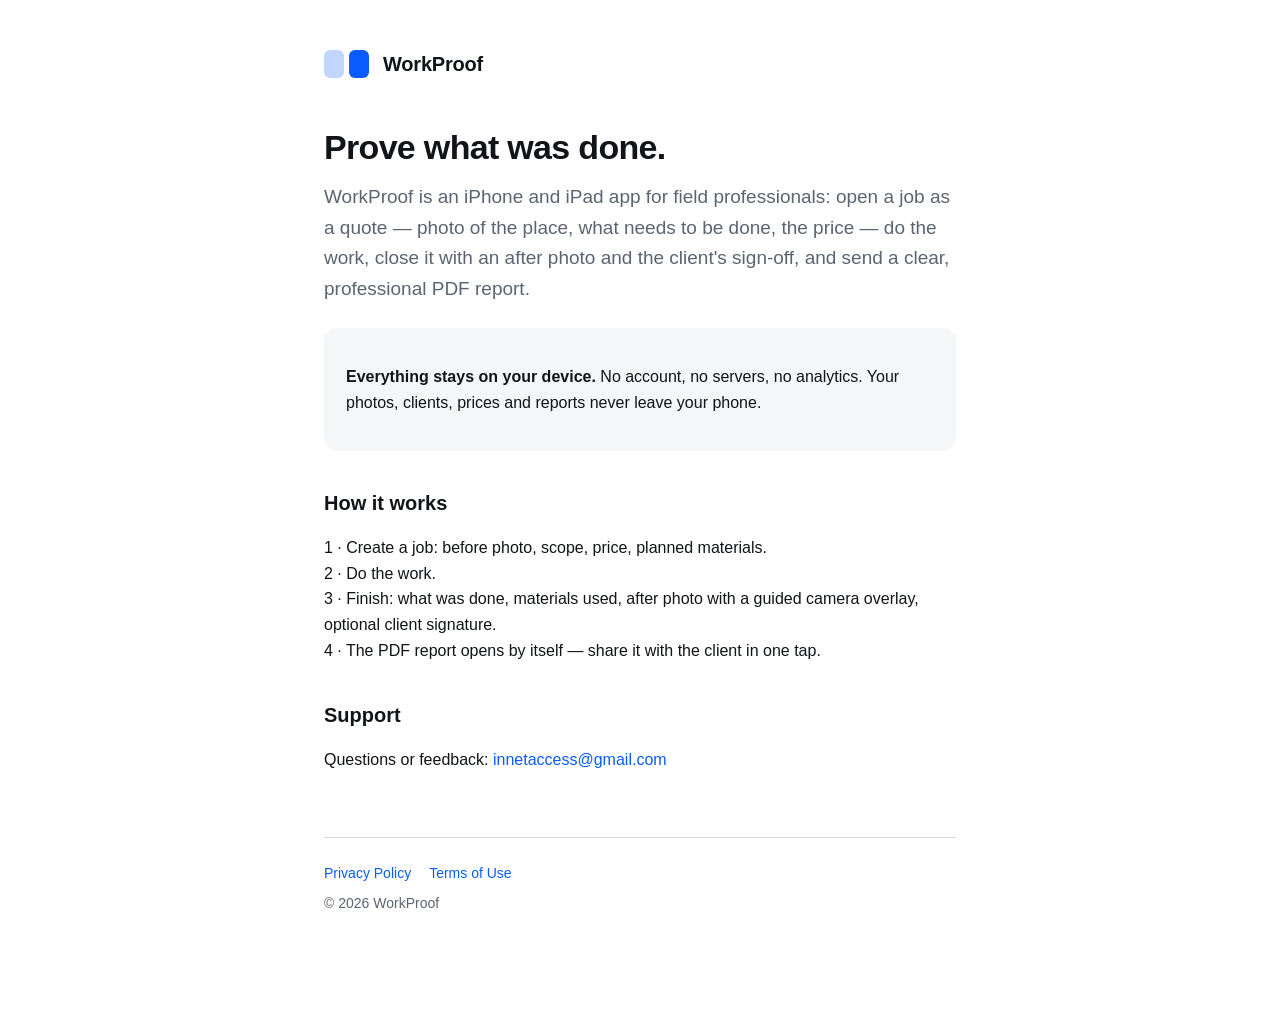
==== index.html @ 20dca879 "WorkProof site: landing, privacy policy, terms of use" ====
<!doctype html>
<html lang="en">
<head>
  <meta charset="utf-8">
  <meta name="viewport" content="width=device-width, initial-scale=1">
  <title>WorkProof — Prove what was done</title>
  <meta name="description" content="WorkProof documents field jobs with before-and-after evidence and delivers a professional PDF report. Local-first, no accounts.">
  <link rel="stylesheet" href="style.css">
</head>
<body>
<main>
  <header class="site">
    <div class="mark" aria-hidden="true"><span></span><span></span></div>
    <strong>WorkProof</strong>
  </header>

  <h1>Prove what was done.</h1>
  <p class="lede">WorkProof is an iPhone and iPad app for field professionals: open a job as a quote — photo of the place, what needs to be done, the price — do the work, close it with an after photo and the client's sign-off, and send a clear, professional PDF report.</p>

  <div class="card">
    <p><strong>Everything stays on your device.</strong> No account, no servers, no analytics. Your photos, clients, prices and reports never leave your phone.</p>
  </div>

  <h2>How it works</h2>
  <p>1&nbsp;·&nbsp;Create a job: before photo, scope, price, planned materials.<br>
     2&nbsp;·&nbsp;Do the work.<br>
     3&nbsp;·&nbsp;Finish: what was done, materials used, after photo with a guided camera overlay, optional client signature.<br>
     4&nbsp;·&nbsp;The PDF report opens by itself — share it with the client in one tap.</p>

  <h2>Support</h2>
  <p>Questions or feedback: <a href="mailto:innetaccess@gmail.com">innetaccess@gmail.com</a></p>

  <footer>
    <nav class="legal">
      <a href="privacy.html">Privacy Policy</a>
      <a href="terms.html">Terms of Use</a>
    </nav>
    © 2026 WorkProof
  </footer>
</main>
</body>
</html>
---- style.css ----
:root {
  --accent: #0a5cff;
  --ink: #111418;
  --muted: #5b6470;
  --bg: #ffffff;
  --card: #f4f6f8;
}
@media (prefers-color-scheme: dark) {
  :root {
    --ink: #f2f4f7;
    --muted: #9aa4b2;
    --bg: #0d1117;
    --card: #161c24;
  }
}
* { box-sizing: border-box; }
body {
  margin: 0;
  font-family: -apple-system, BlinkMacSystemFont, "Segoe UI", Roboto, sans-serif;
  color: var(--ink);
  background: var(--bg);
  line-height: 1.6;
}
main {
  max-width: 680px;
  margin: 0 auto;
  padding: 48px 24px 96px;
}
header.site {
  display: flex;
  align-items: center;
  gap: 14px;
  margin-bottom: 40px;
}
header.site .mark {
  display: flex;
  gap: 5px;
}
header.site .mark span {
  width: 20px;
  height: 28px;
  border-radius: 6px;
  background: color-mix(in srgb, var(--accent) 25%, transparent);
}
header.site .mark span:last-child {
  background: var(--accent);
  position: relative;
}
header.site strong { font-size: 20px; letter-spacing: -0.01em; }
h1 { font-size: 34px; letter-spacing: -0.02em; margin: 0 0 8px; }
h2 { font-size: 20px; margin: 36px 0 8px; }
p.lede { font-size: 19px; color: var(--muted); margin-top: 0; }
p, li { color: var(--ink); }
.muted { color: var(--muted); }
a { color: var(--accent); text-decoration: none; }
a:hover { text-decoration: underline; }
.card {
  background: var(--card);
  border-radius: 14px;
  padding: 20px 22px;
  margin: 24px 0;
}
footer {
  margin-top: 64px;
  padding-top: 24px;
  border-top: 1px solid color-mix(in srgb, var(--muted) 25%, transparent);
  font-size: 14px;
  color: var(--muted);
}
nav.legal { display: flex; gap: 18px; margin-bottom: 8px; }
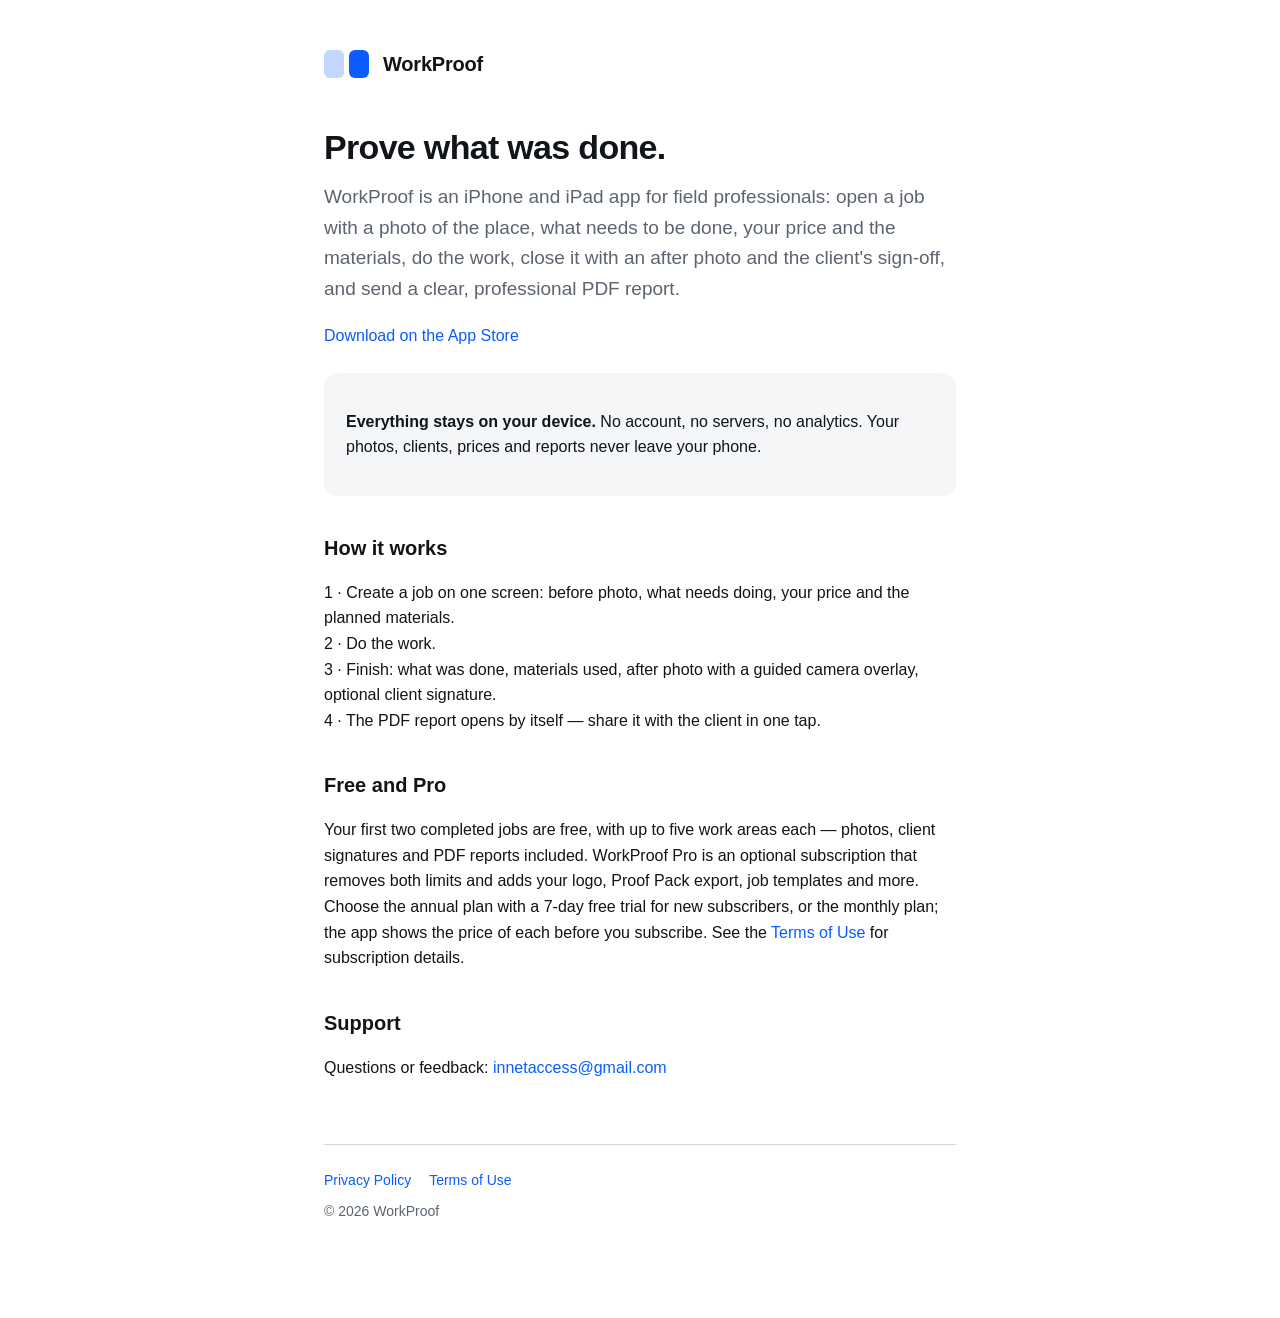
==== commit fd9defd2: "site: annual plan + trial in terms, no quote promise, App Store link Co-Authored-By: Claude Opus 5.5" ====
--- a/index.html
+++ b/index.html
@@ -5,6 +5,7 @@
   <meta name="viewport" content="width=device-width, initial-scale=1">
   <title>WorkProof — Prove what was done</title>
   <meta name="description" content="WorkProof documents field jobs with before-and-after evidence and delivers a professional PDF report. Local-first, no accounts.">
+  <meta name="apple-itunes-app" content="app-id=6793370447">
   <link rel="stylesheet" href="style.css">
 </head>
 <body>
@@ -15,17 +16,21 @@
   </header>
 
   <h1>Prove what was done.</h1>
-  <p class="lede">WorkProof is an iPhone and iPad app for field professionals: open a job as a quote — photo of the place, what needs to be done, the price — do the work, close it with an after photo and the client's sign-off, and send a clear, professional PDF report.</p>
+  <p class="lede">WorkProof is an iPhone and iPad app for field professionals: open a job with a photo of the place, what needs to be done, your price and the materials, do the work, close it with an after photo and the client's sign-off, and send a clear, professional PDF report.</p>
+  <p><a href="https://apps.apple.com/app/id6793370447">Download on the App Store</a></p>
 
   <div class="card">
     <p><strong>Everything stays on your device.</strong> No account, no servers, no analytics. Your photos, clients, prices and reports never leave your phone.</p>
   </div>
 
   <h2>How it works</h2>
-  <p>1&nbsp;·&nbsp;Create a job: before photo, scope, price, planned materials.<br>
+  <p>1&nbsp;·&nbsp;Create a job on one screen: before photo, what needs doing, your price and the planned materials.<br>
      2&nbsp;·&nbsp;Do the work.<br>
      3&nbsp;·&nbsp;Finish: what was done, materials used, after photo with a guided camera overlay, optional client signature.<br>
      4&nbsp;·&nbsp;The PDF report opens by itself — share it with the client in one tap.</p>
+
+  <h2>Free and Pro</h2>
+  <p>Your first two completed jobs are free, with up to five work areas each — photos, client signatures and PDF reports included. WorkProof Pro is an optional subscription that removes both limits and adds your logo, Proof Pack export, job templates and more. Choose the annual plan with a 7-day free trial for new subscribers, or the monthly plan; the app shows the price of each before you subscribe. See the <a href="terms.html">Terms of Use</a> for subscription details.</p>
 
   <h2>Support</h2>
   <p>Questions or feedback: <a href="mailto:innetaccess@gmail.com">innetaccess@gmail.com</a></p>
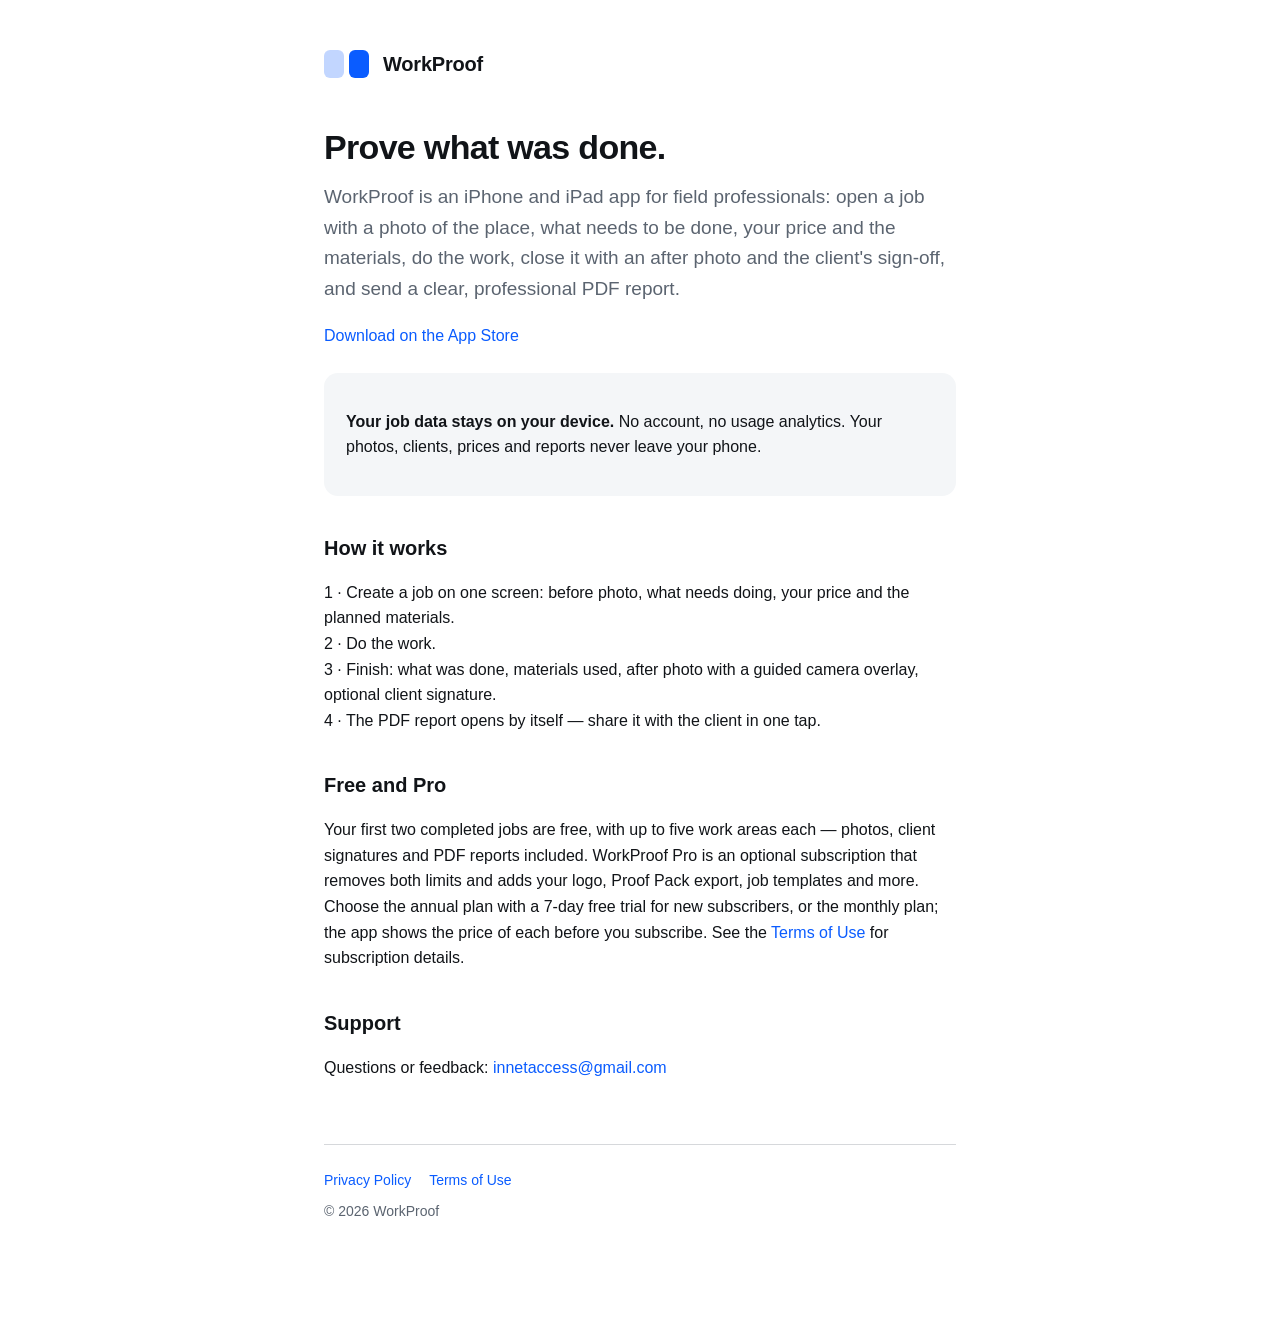
==== commit 40578af8: "site: name RevenueCat and Apple Ads attribution in the privacy policy WorkProof 1.0.3 build 19 adds " ====
--- a/index.html
+++ b/index.html
@@ -20,7 +20,7 @@
   <p><a href="https://apps.apple.com/app/id6793370447">Download on the App Store</a></p>
 
   <div class="card">
-    <p><strong>Everything stays on your device.</strong> No account, no servers, no analytics. Your photos, clients, prices and reports never leave your phone.</p>
+    <p><strong>Your job data stays on your device.</strong> No account, no usage analytics. Your photos, clients, prices and reports never leave your phone.</p>
   </div>
 
   <h2>How it works</h2>
